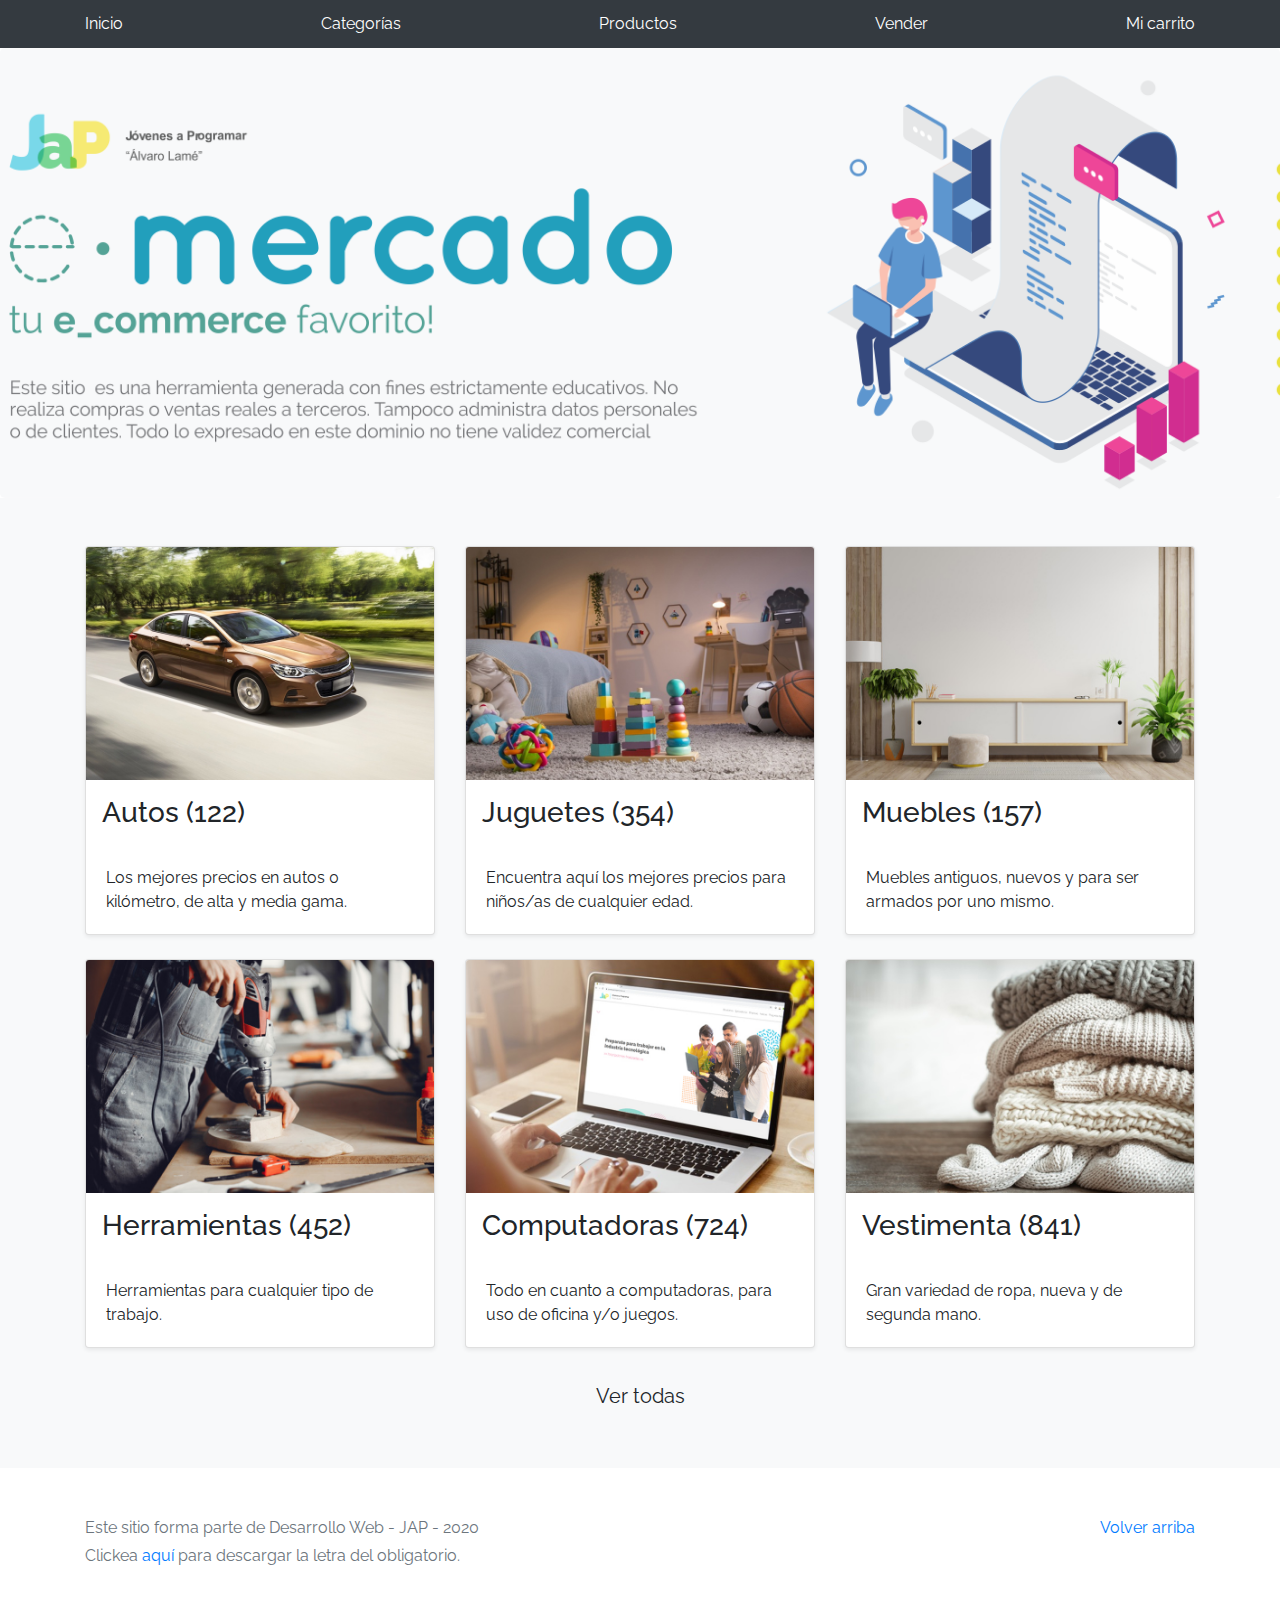
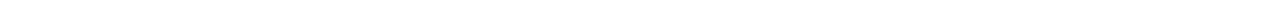
==== index.html @ 91b995ef "first up" ====
<!DOCTYPE html>
<!-- saved from url=(0049)https://getbootstrap.com/docs/4.3/examples/album/ -->
<html lang="en">
  <head>
    <meta http-equiv="Content-Type" content="text/html; charset=UTF-8">
    <meta name="viewport" content="width=device-width, initial-scale=1, shrink-to-fit=no">
    <meta name="description" content="">
    <title>eMercado - Todo lo que busques está aquí</title>

    <link rel="canonical" href="https://getbootstrap.com/docs/4.3/examples/album/">
    <link href="https://fonts.googleapis.com/css?family=Raleway:300,300i,400,400i,700,700i,900,900i" rel="stylesheet">
    <!-- Bootstrap core CSS -->
    <link href="css/bootstrap.min.css" rel="stylesheet">
    <link href="css/styles.css" rel="stylesheet">
  </head>
  <body>
    <nav class="site-header sticky-top py-1 bg-dark">
      <div class="container d-flex flex-column flex-md-row justify-content-between">
        <a class="py-2 d-none d-md-inline-block" href="index.html">Inicio</a>
        <a class="py-2 d-none d-md-inline-block" href="categories.html">Categorías</a>
        <a class="py-2 d-none d-md-inline-block" href="products.html">Productos</a>
        <a class="py-2 d-none d-md-inline-block" href="sell.html">Vender</a>
        <a class="py-2 d-none d-md-inline-block" href="cart.html">Mi carrito</a>
      </div>
    </nav>
    <main role="main">
      <section class="jumbotron text-center">
        <div class="m-5">
          <h1></h1>
        </div>
      </section>
      <div class="album py-5 bg-light">
        <div class="container">
          <div class="row">
            <div class="col-md-4">
              <a href="categories.html" class="card mb-4 shadow-sm custom-card">
                <img class="bd-placeholder-img card-img-top"  src="img/cat1.jpg">
                <h3 class="m-3">Autos (122)</h3>
                <div class="card-body">
                  <p class="card-text">Los mejores precios en autos 0 kilómetro, de alta y media gama.</p>
                </div>
              </a>
            </div>
            <div class="col-md-4">
                <a href="categories.html" class="card mb-4 shadow-sm custom-card">
                  <img class="bd-placeholder-img card-img-top" src="img/cat2.jpg">
                  <h3 class="m-3">Juguetes (354)</h3>
                  <div class="card-body">
                    <p class="card-text">Encuentra aquí los mejores precios para niños/as de cualquier edad.</p>
                  </div>
                </a>
            </div>
            <div class="col-md-4">
                <a href="categories.html" class="card mb-4 shadow-sm custom-card">
                  <img class="bd-placeholder-img card-img-top" src="img/cat3.jpg">
                  <h3 class="m-3">Muebles (157)</h3>
                  <div class="card-body">
                    <p class="card-text">Muebles antiguos, nuevos y para ser armados por uno mismo.</p>
                  </div>
                </a>
            </div>
            <div class="col-md-4">
                <a href="categories.html" class="card mb-4 shadow-sm custom-card">
                  <img class="bd-placeholder-img card-img-top" src="img/cat4.jpg">
                  <h3 class="m-3">Herramientas (452)</h3>
                  <div class="card-body">
                    <p class="card-text">Herramientas para cualquier tipo de trabajo.</p>
                  </div>
                </a>
            </div>
            <div class="col-md-4">
                <a href="categories.html" class="card mb-4 shadow-sm custom-card">
                  <img class="bd-placeholder-img card-img-top" src="img/cat5.jpg">
                  <h3 class="m-3">Computadoras (724)</h3>
                  <div class="card-body">
                    <p class="card-text">Todo en cuanto a computadoras, para uso de oficina y/o juegos.</p>
                  </div>
                </a>
            </div>
            <div class="col-md-4">
                <a href="categories.html" class="card mb-4 shadow-sm custom-card">
                  <img class="bd-placeholder-img card-img-top" src="img/cat6.jpg">
                  <h3 class="m-3">Vestimenta (841)</h3>
                  <div class="card-body">
                    <p class="card-text">Gran variedad de ropa, nueva y de segunda mano.</p>
                  </div>
                </a>
            </div>
          </div>
          <div class="row">
              <a type="button" class="btn btn-light btn-lg btn-block" href="categories.html">Ver todas</a>
          </div>
        </div>
      </div>
    </main>
    <footer class="text-muted">
      <div class="container">
        <p class="float-right">
          <a href="#">Volver arriba</a>
        </p>
        <p>Este sitio forma parte de Desarrollo Web - JAP - 2020</p>
        <p>Clickea <a target="_blank" href="Letra.pdf">aquí</a> para descargar la letra del obligatorio.</p>
      </div>
    </footer>
    <script src="js/jquery-3.4.1.min.js"></script>
    <script src="js/bootstrap.bundle.min.js"></script>
    <script src="js/init.js"></script>
  </body>
</html>
---- css/styles.css ----
.jumbotron, .card-body, .container, .site-header{
    font-family: 'Raleway', serif !important;
}

.jumbotron .display-4{
    font-weight: bold;
}

.jumbotron {
  height: 50vh;
  padding: 5em inherit;
  margin-bottom: 0;
  background-color: #53C0FB;
  background: url('../img/cover_back.png');
  background-size: cover;
  background-position: center;
  background-repeat: no-repeat;
  color: black;
  font-weight: bold;
}

@media (min-width: 768px) {
  .jumbotron {
    padding-top: 6rem;
    padding-bottom: 6rem;
  }
}

.jumbotron p:last-child {
  margin-bottom: 0;
}

.jumbotron-heading {
  font-weight: 300;
}

.jumbotron .container {
  max-width: 40rem;
  background-color: rgba(255, 255, 255, 0.5);
  border-radius: 10px;
  text-shadow: 1px 1px 2px grey;
}

.jumbotron .lead{
  font-size: 38px;
}

footer {
  padding-top: 3rem;
  padding-bottom: 3rem;
}

footer p {
  margin-bottom: .25rem;
}

.site-header a {
  color: white;
  transition: ease-in-out color .15s;
}

.light-text {
  color: white;
}

.site-header .dropdown-menu a {
  color: black;
}

.dropzone{
  border: 2px dashed #0087F7;
  border-radius: 5px;
  background: white;
}

.alert{
  position: fixed;
  top:80px;
  width: 50%;
  left: 50%;
  transform: translate(-50%, 0);
}

.lds-ring {
  display: inline-block;
  position: relative;
  width: 64px;
  height: 64px;
  top:50%;
  left: 50%;
}
.lds-ring div {
  box-sizing: border-box;
  display: block;
  position: absolute;
  width: 51px;
  height: 51px;
  margin: 6px;
  border: 6px solid #fff;
  border-radius: 50%;
  animation: lds-ring 1.2s cubic-bezier(0.5, 0, 0.5, 1) infinite;
  border-color: #fff transparent transparent transparent;
}
.lds-ring div:nth-child(1) {
  animation-delay: -0.45s;
}
.lds-ring div:nth-child(2) {
  animation-delay: -0.3s;
}
.lds-ring div:nth-child(3) {
  animation-delay: -0.15s;
}
@keyframes lds-ring {
  0% {
    transform: rotate(0deg);
  }
  100% {
    transform: rotate(360deg);
  }
}

#spinner-wrapper{
  position: fixed;
  background-color: rgba(0,0,0,0.5);
  width:100%;
  height: 100%;
  top:0;
  left:0;
  z-index: 1021;
  display: none;
}

a.custom-card,
a.custom-card:hover {
  color: inherit;
  text-decoration: inherit;
}

.checked {
  color: orange;
}
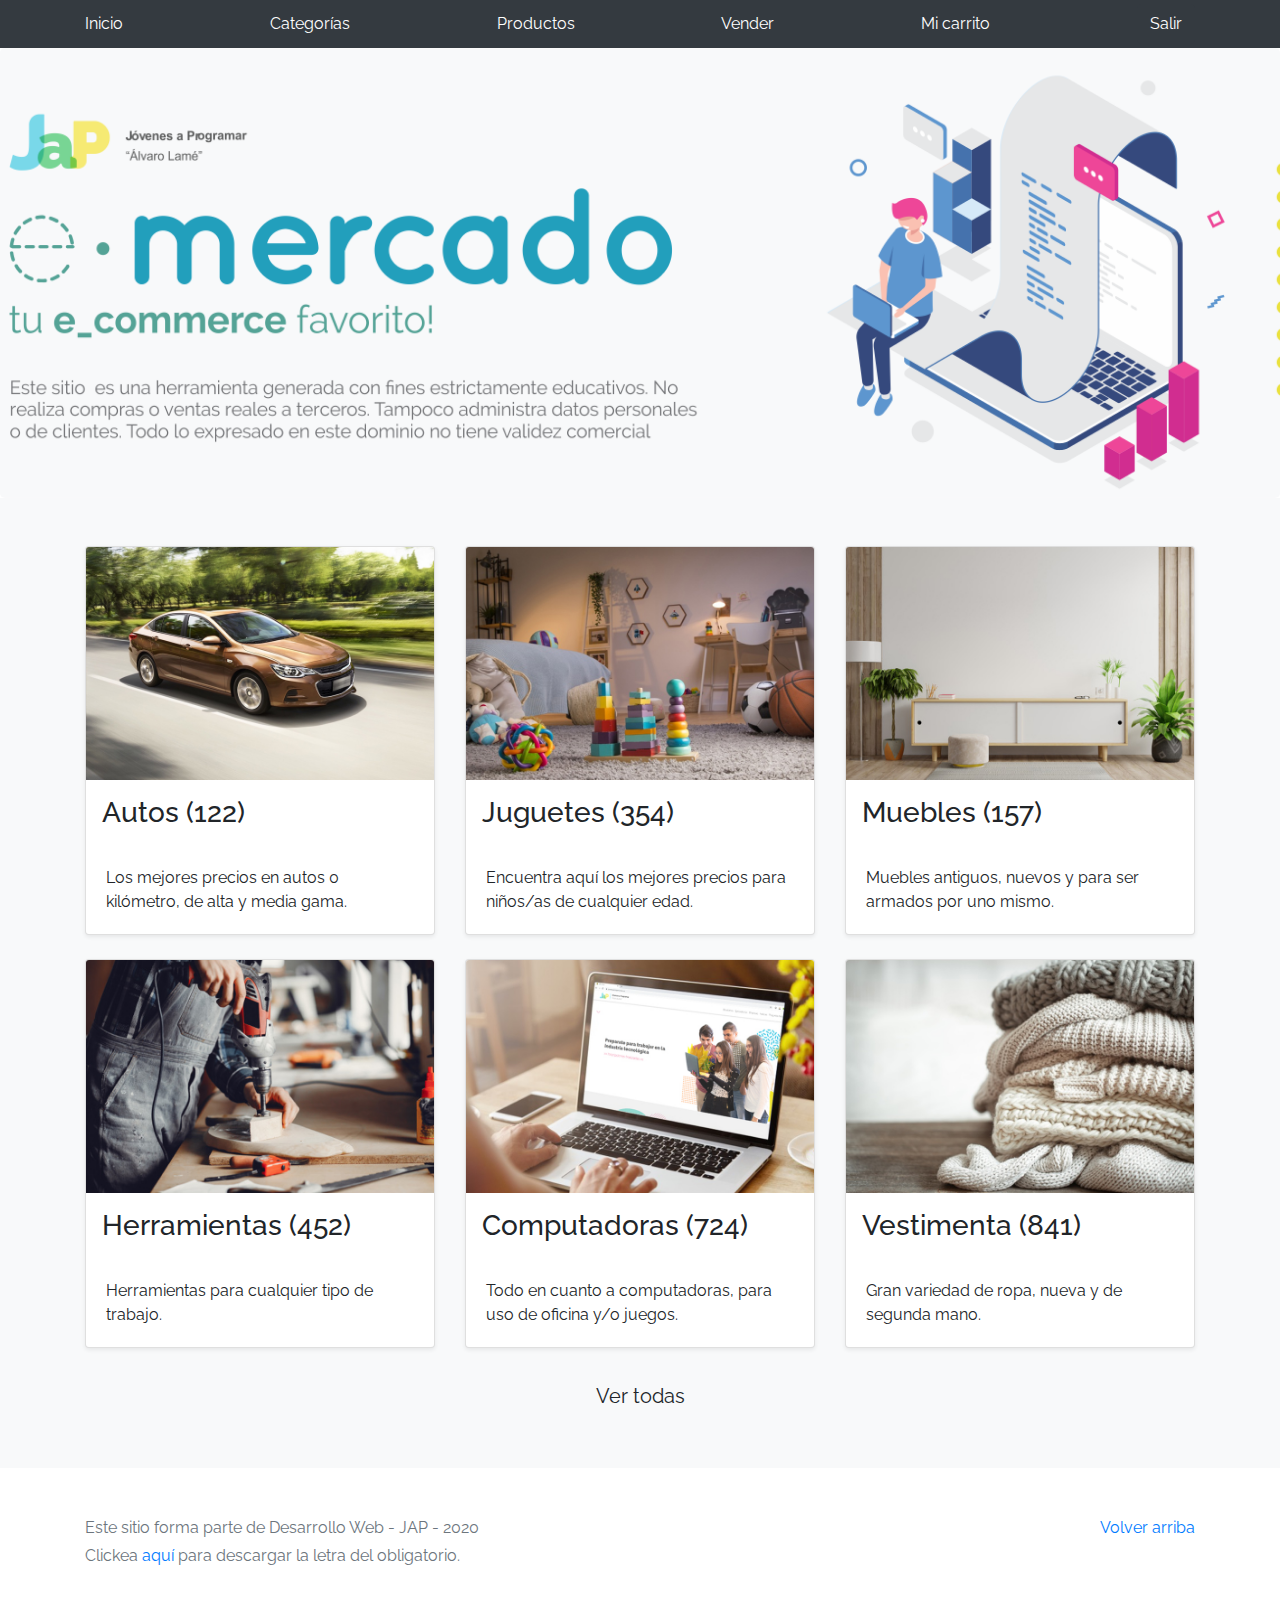
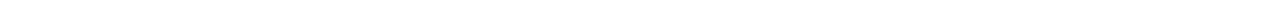
==== commit 6b178034: "primerentrega" ====
--- a/index.html
+++ b/index.html
@@ -9,7 +9,9 @@
 
     <link rel="canonical" href="https://getbootstrap.com/docs/4.3/examples/album/">
     <link href="https://fonts.googleapis.com/css?family=Raleway:300,300i,400,400i,700,700i,900,900i" rel="stylesheet">
+    <script src="js/login.js" type="text/javascript"></script>
     <!-- Bootstrap core CSS -->
+    
     <link href="css/bootstrap.min.css" rel="stylesheet">
     <link href="css/styles.css" rel="stylesheet">
   </head>
@@ -21,6 +23,7 @@
         <a class="py-2 d-none d-md-inline-block" href="products.html">Productos</a>
         <a class="py-2 d-none d-md-inline-block" href="sell.html">Vender</a>
         <a class="py-2 d-none d-md-inline-block" href="cart.html">Mi carrito</a>
+        <button type="button" class="btn btn-dark" onclick="desconectar()">Salir</button>
       </div>
     </nav>
     <main role="main">
--- a/css/styles.css
+++ b/css/styles.css
@@ -138,4 +138,4 @@
 
 .checked {
   color: orange;
-}+}
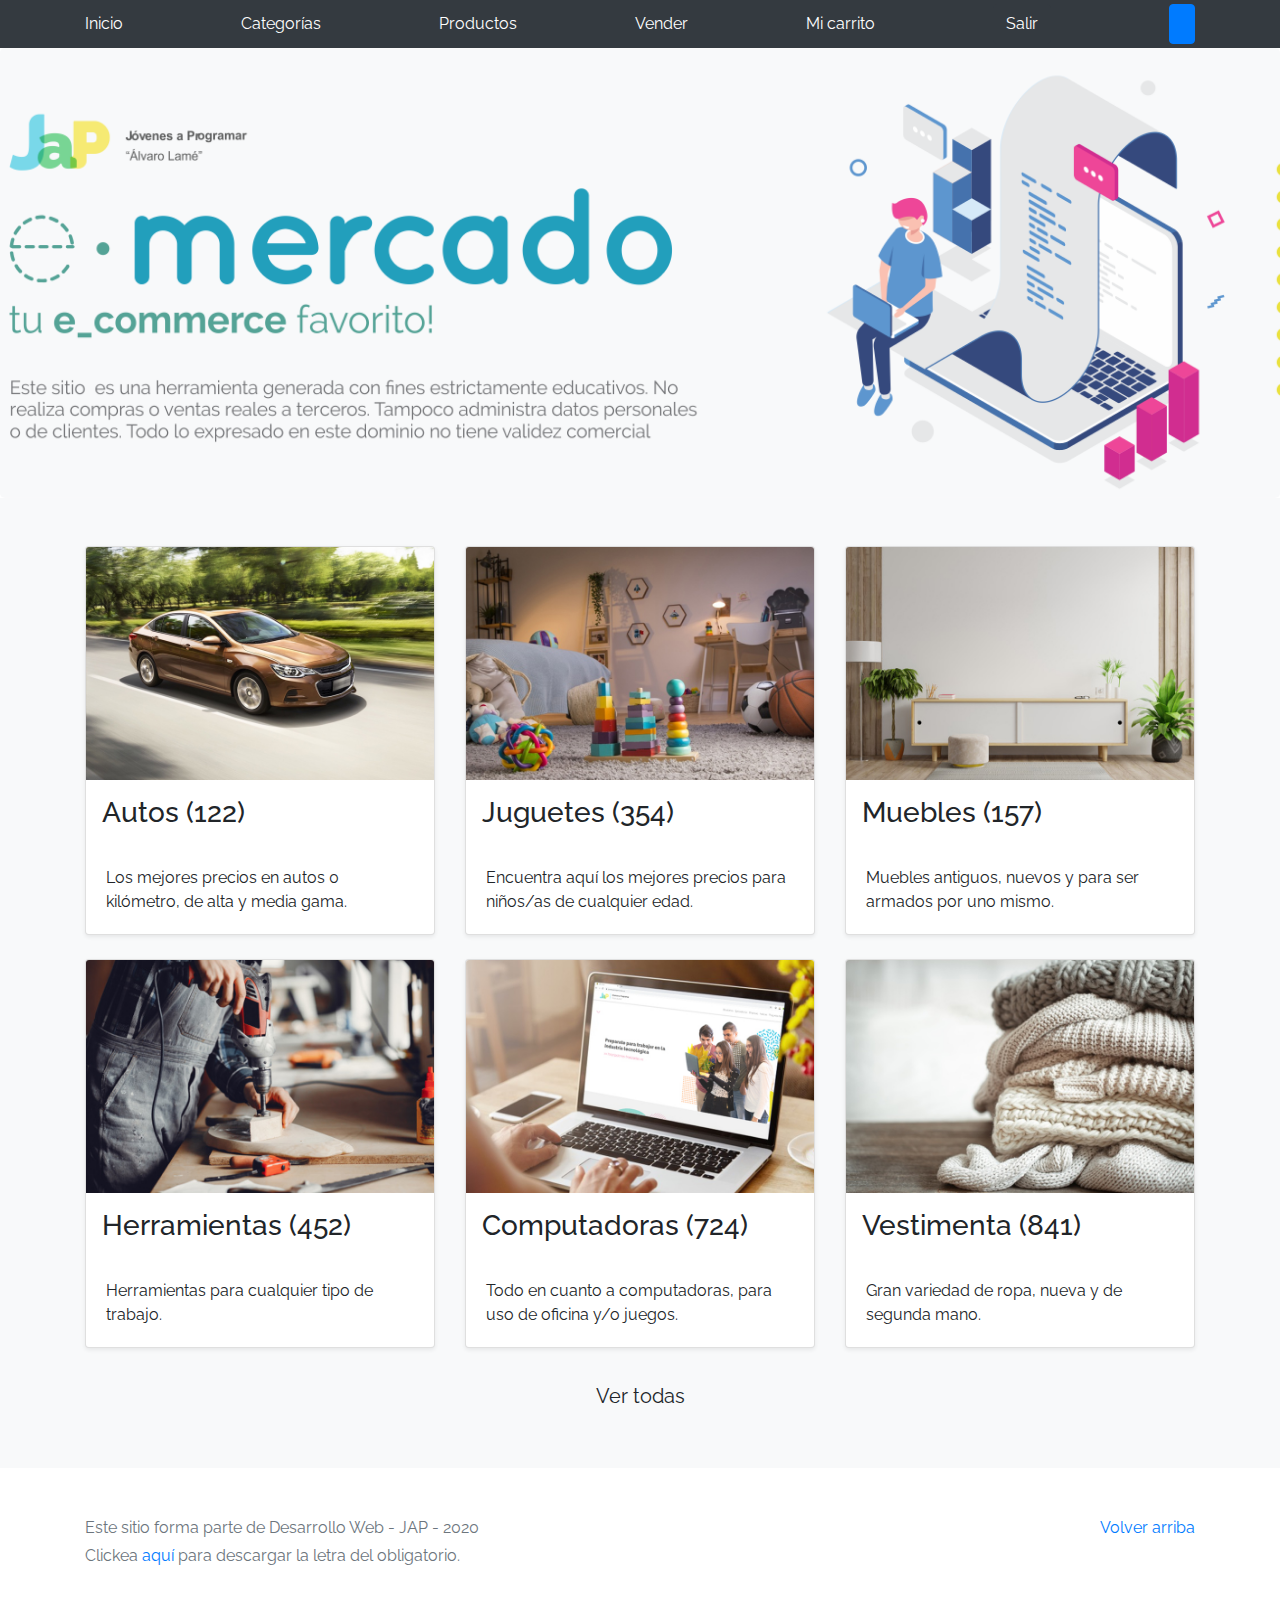
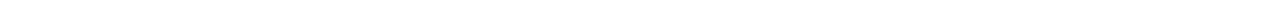
==== commit a7b089f0: "productos ordenados" ====
--- a/index.html
+++ b/index.html
@@ -24,6 +24,7 @@
         <a class="py-2 d-none d-md-inline-block" href="sell.html">Vender</a>
         <a class="py-2 d-none d-md-inline-block" href="cart.html">Mi carrito</a>
         <button type="button" class="btn btn-dark" onclick="desconectar()">Salir</button>
+        <a class="btn btn-primary" href="my-profile.html" id="usuarios"></a>
       </div>
     </nav>
     <main role="main">
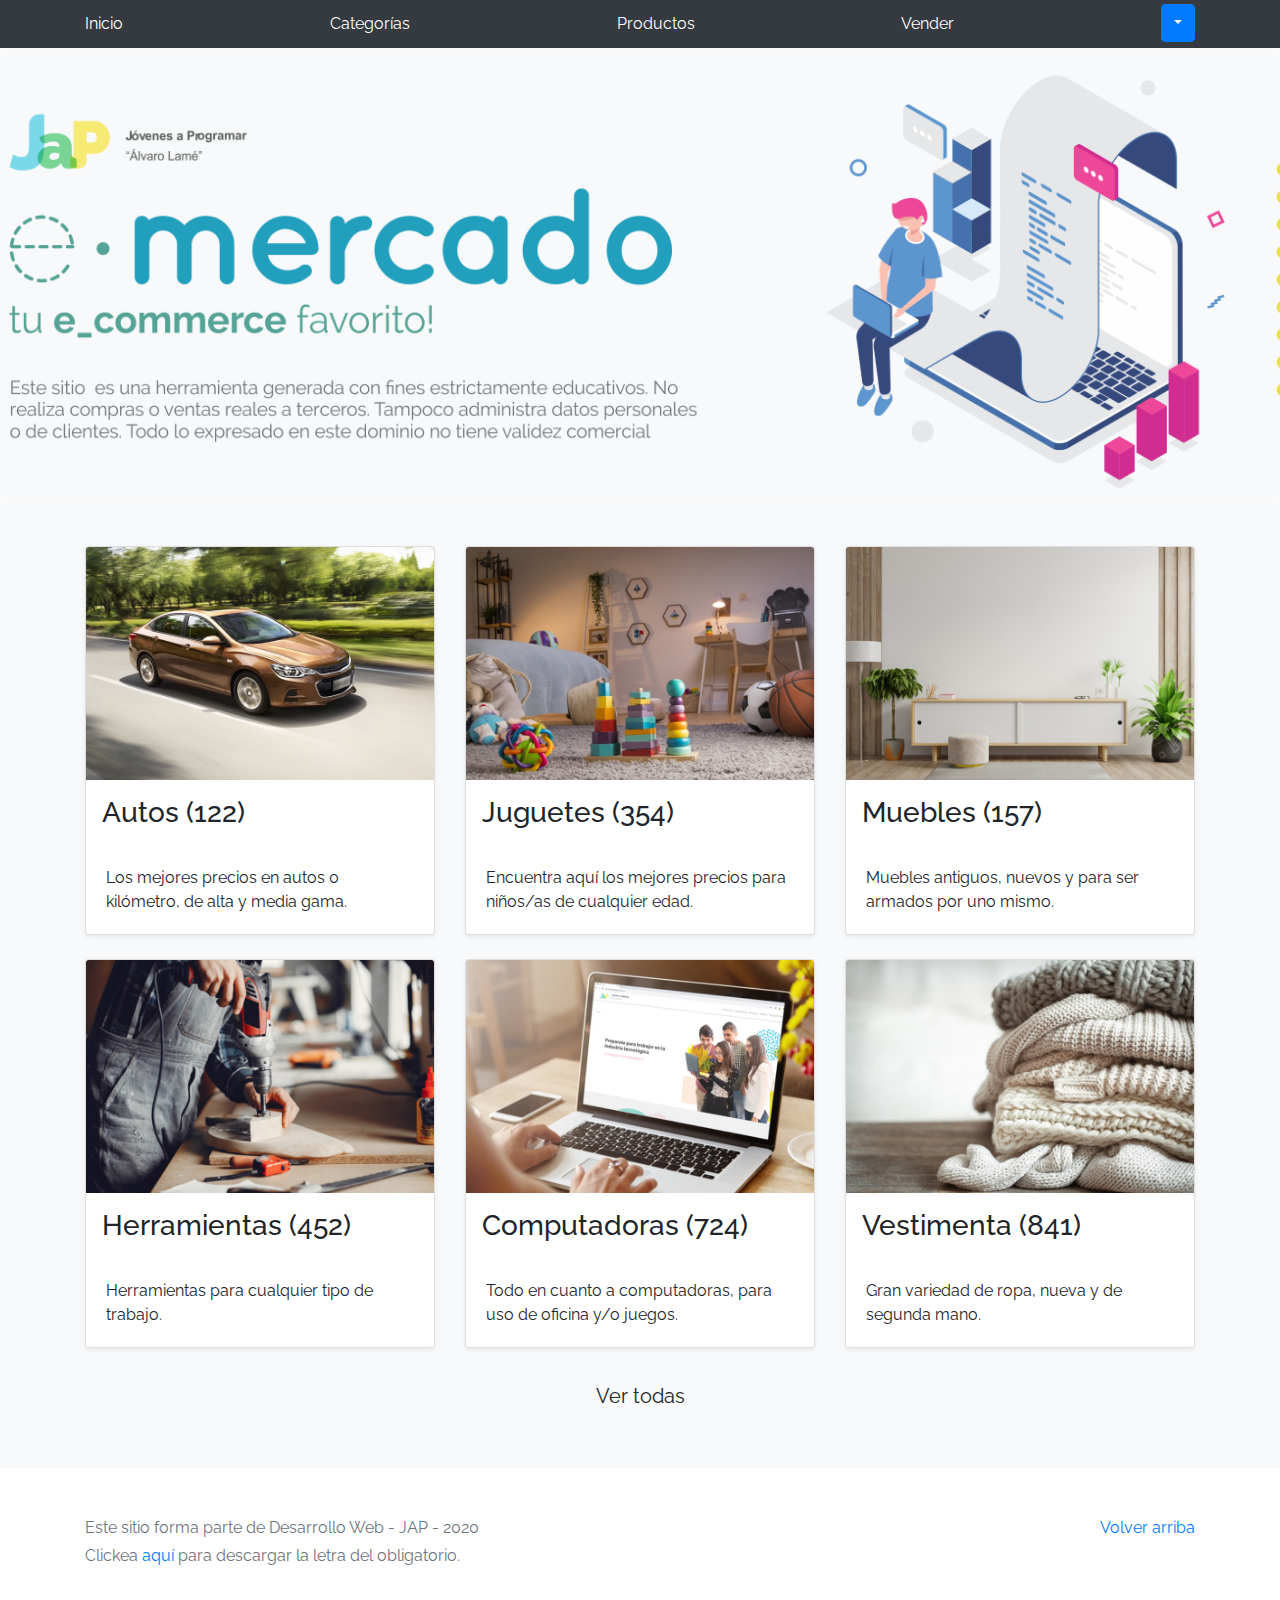
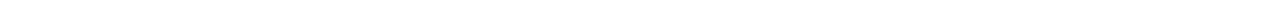
==== commit b043298a: "entrega 4" ====
--- a/index.html
+++ b/index.html
@@ -6,7 +6,8 @@
     <meta name="viewport" content="width=device-width, initial-scale=1, shrink-to-fit=no">
     <meta name="description" content="">
     <title>eMercado - Todo lo que busques está aquí</title>
-
+    <script src="https://cdn.jsdelivr.net/npm/bootstrap@5.1.1/dist/js/bootstrap.bundle.min.js" integrity="sha384-/bQdsTh/da6pkI1MST/rWKFNjaCP5gBSY4sEBT38Q/9RBh9AH40zEOg7Hlq2THRZ" crossorigin="anonymous"></script>
+    
     <link rel="canonical" href="https://getbootstrap.com/docs/4.3/examples/album/">
     <link href="https://fonts.googleapis.com/css?family=Raleway:300,300i,400,400i,700,700i,900,900i" rel="stylesheet">
     <script src="js/login.js" type="text/javascript"></script>
@@ -22,9 +23,14 @@
         <a class="py-2 d-none d-md-inline-block" href="categories.html">Categorías</a>
         <a class="py-2 d-none d-md-inline-block" href="products.html">Productos</a>
         <a class="py-2 d-none d-md-inline-block" href="sell.html">Vender</a>
-        <a class="py-2 d-none d-md-inline-block" href="cart.html">Mi carrito</a>
-        <button type="button" class="btn btn-dark" onclick="desconectar()">Salir</button>
-        <a class="btn btn-primary" href="my-profile.html" id="usuarios"></a>
+        <div class="dropdown">
+          <button class="btn btn-primary dropdown-toggle" data-bs-toggle="dropdown" id="usuarios"></button>
+          <div class="dropdown-menu" aria-labelledby="dropdownMenuButton">
+            <a class="dropdown-item" href="cart.html">Carrito</a>
+            <a class="dropdown-item" href="my-profile.html">Mi perfil</a>
+            <a type="button" class="dropdown-item" onclick="desconectar()">Salir</a>
+          </div>
+        </div>
       </div>
     </nav>
     <main role="main">
